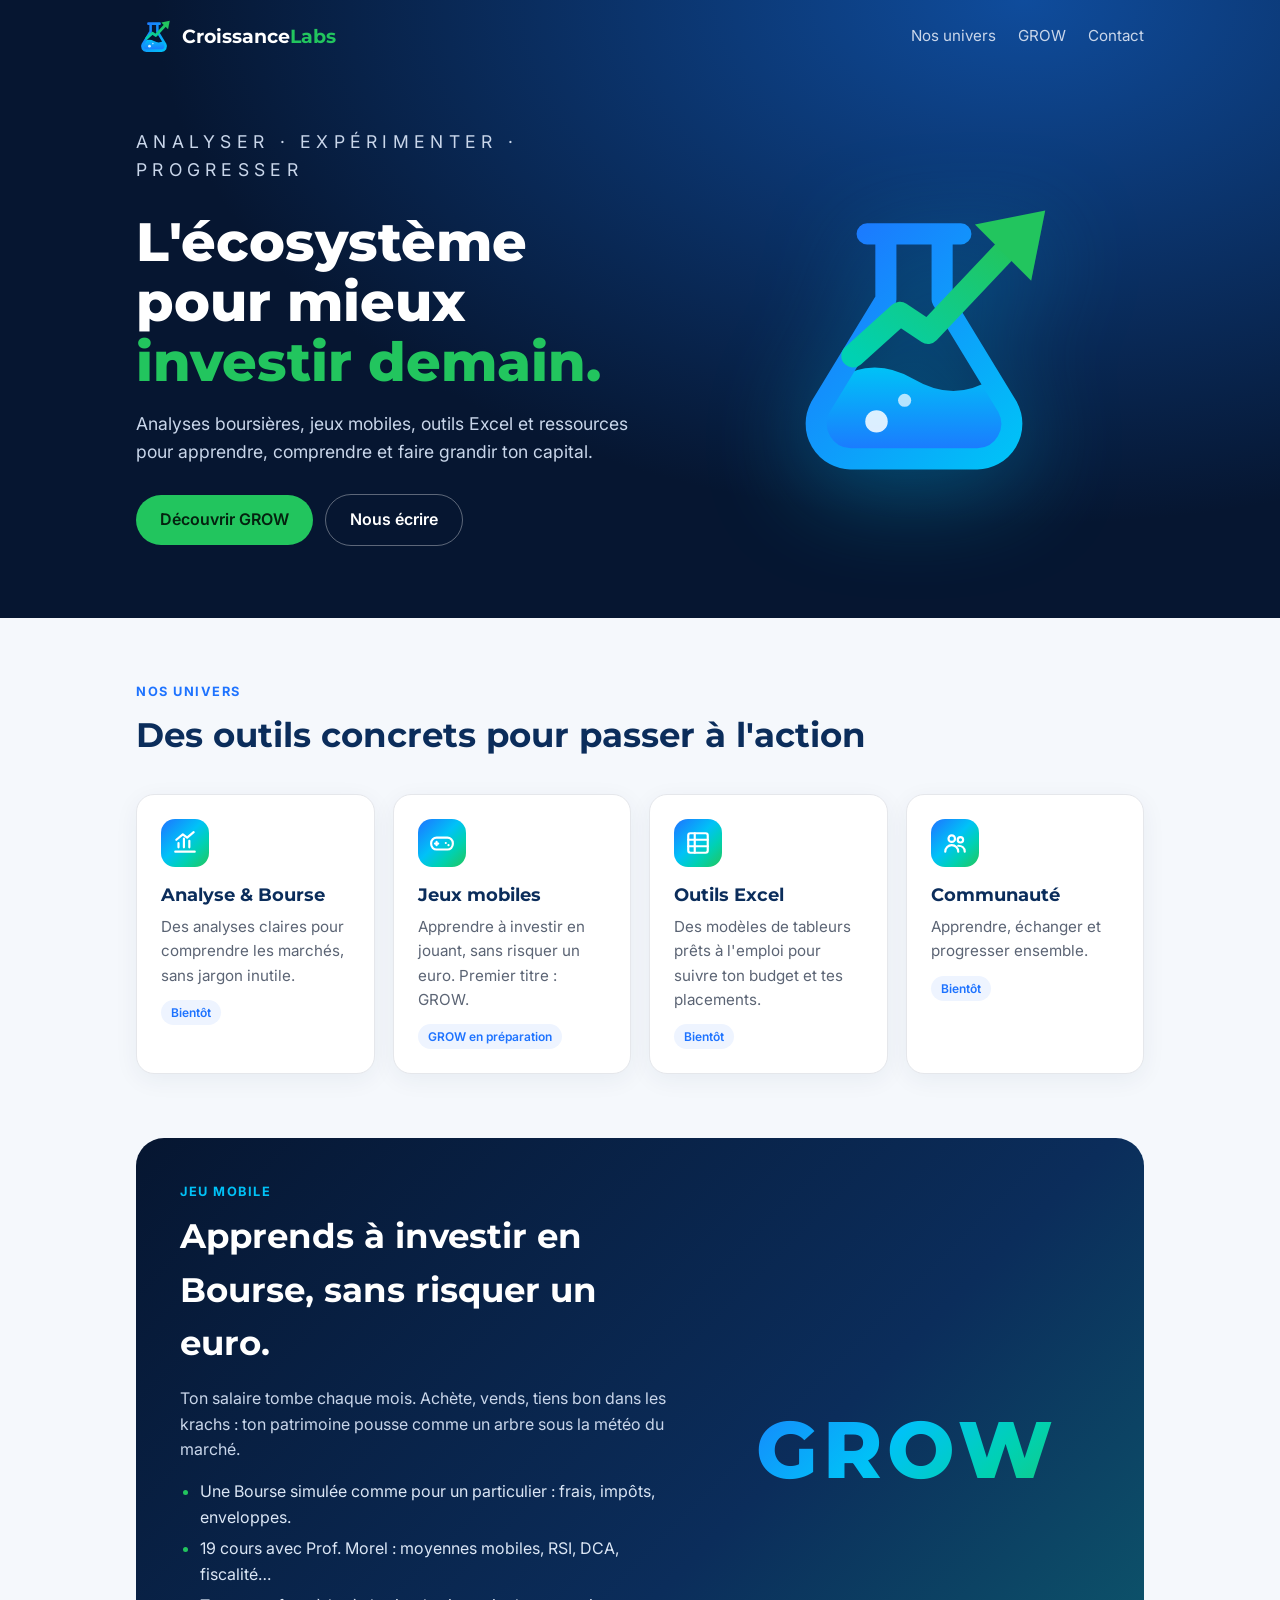
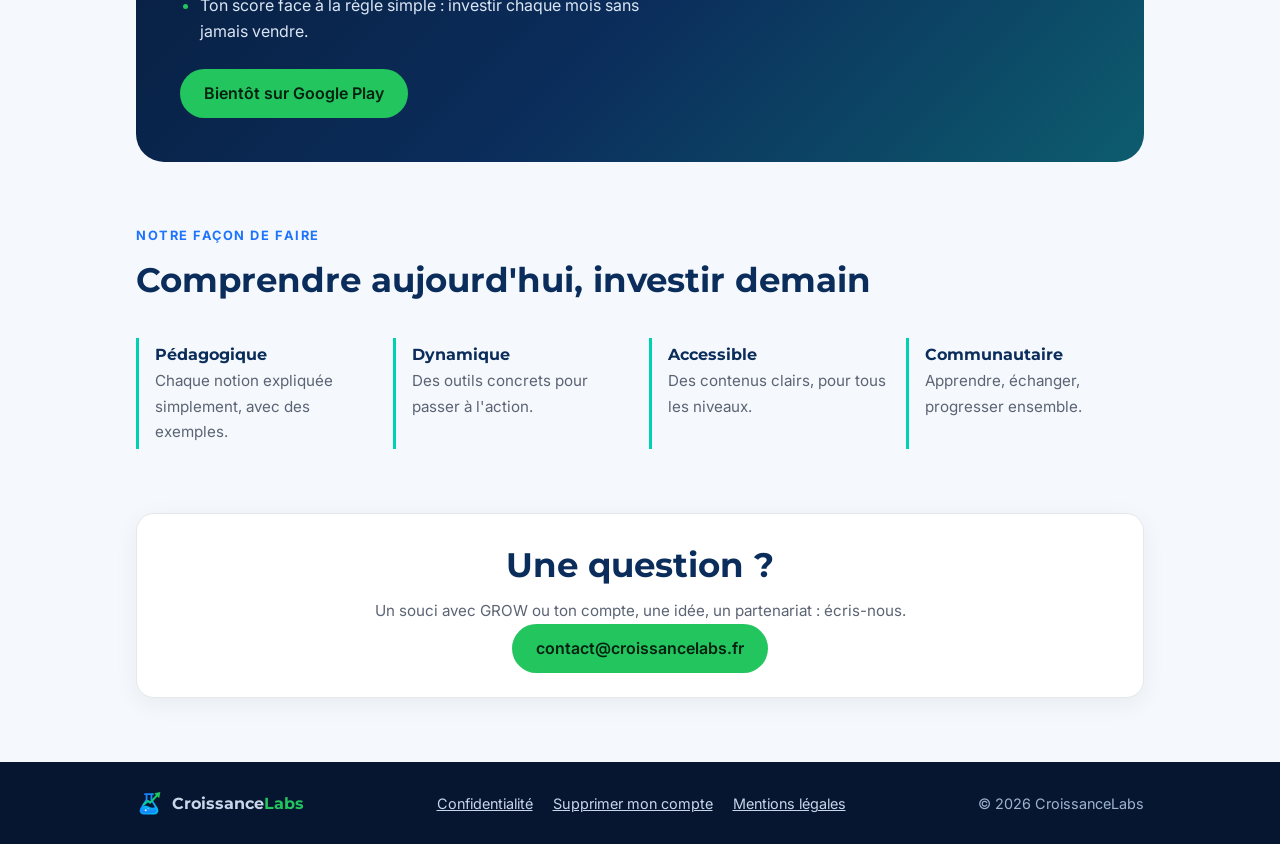
==== index.html @ b53bdfce "Site CroissanceLabs : accueil, confidentialité, suppression de compte, mentions légales Co-Authored-" ====
<!DOCTYPE html>
<html lang="fr">
<head>
  <meta charset="utf-8">
  <meta name="viewport" content="width=device-width, initial-scale=1">
  <title>CroissanceLabs — l'écosystème pour mieux investir demain</title>
  <meta name="description" content="CroissanceLabs : analyses boursières, jeux mobiles éducatifs comme GROW et outils Excel pour comprendre la Bourse et faire grandir ton capital.">
  <link rel="icon" href="logo.svg" type="image/svg+xml">
  <link rel="preconnect" href="https://fonts.googleapis.com">
  <link rel="preconnect" href="https://fonts.gstatic.com" crossorigin>
  <link href="https://fonts.googleapis.com/css2?family=Inter:wght@400;600&family=Montserrat:wght@700;800&display=swap" rel="stylesheet">
  <link rel="stylesheet" href="style.css">
</head>
<body>
  <div class="bandeau">
    <div class="page">
      <header class="site">
        <a class="marque" href="./"><img src="logo.svg" alt=""><b>Croissance<span>Labs</span></b></a>
        <nav>
          <a href="#univers">Nos univers</a>
          <a href="#grow">GROW</a>
          <a href="#contact">Contact</a>
        </nav>
      </header>

      <section class="hero">
        <div>
          <p class="devise">Analyser · Expérimenter · Progresser</p>
          <h1>L'écosystème pour mieux <em>investir demain.</em></h1>
          <p>Analyses boursières, jeux mobiles, outils Excel et ressources pour apprendre,
            comprendre et faire grandir ton capital.</p>
          <a class="bouton" href="#grow">Découvrir GROW</a>
          <a class="bouton fantome" href="#contact">Nous écrire</a>
        </div>
        <div class="visuel"><img src="logo.svg" alt="Logo CroissanceLabs"></div>
      </section>
    </div>
  </div>

  <main>
    <section class="bloc" id="univers">
      <div class="page">
        <p class="surtitre">Nos univers</p>
        <h2>Des outils concrets pour passer à l'action</h2>
        <div class="grille">
          <div class="carte">
            <div class="pastille"><svg viewBox="0 0 24 24" fill="none" stroke="currentColor" stroke-width="2" stroke-linecap="round" stroke-linejoin="round"><path d="M3 20h18M6 16v-4M11 16V8M16 16v-6M4 9l6-5 4 3 6-5"/></svg></div>
            <h3>Analyse &amp; Bourse</h3>
            <p>Des analyses claires pour comprendre les marchés, sans jargon inutile.</p>
            <span class="etiquette">Bientôt</span>
          </div>
          <div class="carte">
            <div class="pastille"><svg viewBox="0 0 24 24" fill="none" stroke="currentColor" stroke-width="2" stroke-linecap="round" stroke-linejoin="round"><rect x="2" y="7" width="20" height="11" rx="5"/><path d="M7 11v3M5.5 12.5h3M15.5 12h.01M18 14h.01"/></svg></div>
            <h3>Jeux mobiles</h3>
            <p>Apprendre à investir en jouant, sans risquer un euro. Premier titre : GROW.</p>
            <span class="etiquette">GROW en préparation</span>
          </div>
          <div class="carte">
            <div class="pastille"><svg viewBox="0 0 24 24" fill="none" stroke="currentColor" stroke-width="2" stroke-linecap="round" stroke-linejoin="round"><rect x="3" y="3" width="18" height="18" rx="2"/><path d="M3 9h18M3 15h18M9 3v18"/></svg></div>
            <h3>Outils Excel</h3>
            <p>Des modèles de tableurs prêts à l'emploi pour suivre ton budget et tes placements.</p>
            <span class="etiquette">Bientôt</span>
          </div>
          <div class="carte">
            <div class="pastille"><svg viewBox="0 0 24 24" fill="none" stroke="currentColor" stroke-width="2" stroke-linecap="round" stroke-linejoin="round"><circle cx="9" cy="8" r="3"/><circle cx="17" cy="9" r="2.5"/><path d="M3 20c0-3.3 2.7-6 6-6s6 2.7 6 6M15 14.5c3 0 6 1.8 6 5.5"/></svg></div>
            <h3>Communauté</h3>
            <p>Apprendre, échanger et progresser ensemble.</p>
            <span class="etiquette">Bientôt</span>
          </div>
        </div>
      </div>
    </section>

    <section class="bloc" id="grow" style="padding-top:0">
      <div class="page">
        <div class="grow">
          <div>
            <p class="surtitre" style="color:var(--bleu-clair)">Jeu mobile</p>
            <h2>Apprends à investir en Bourse, sans risquer un euro.</h2>
            <p>Ton salaire tombe chaque mois. Achète, vends, tiens bon dans les krachs :
              ton patrimoine pousse comme un arbre sous la météo du marché.</p>
            <ul>
              <li>Une Bourse simulée comme pour un particulier : frais, impôts, enveloppes.</li>
              <li>19 cours avec Prof. Morel : moyennes mobiles, RSI, DCA, fiscalité…</li>
              <li>Ton score face à la règle simple : investir chaque mois sans jamais vendre.</li>
            </ul>
            <span class="bouton" style="cursor:default">Bientôt sur Google Play</span>
          </div>
          <p class="logo-grow">GROW</p>
        </div>
      </div>
    </section>

    <section class="bloc" style="padding-top:0">
      <div class="page">
        <p class="surtitre">Notre façon de faire</p>
        <h2>Comprendre aujourd'hui, investir demain</h2>
        <div class="valeurs">
          <div><strong>Pédagogique</strong><span>Chaque notion expliquée simplement, avec des exemples.</span></div>
          <div><strong>Dynamique</strong><span>Des outils concrets pour passer à l'action.</span></div>
          <div><strong>Accessible</strong><span>Des contenus clairs, pour tous les niveaux.</span></div>
          <div><strong>Communautaire</strong><span>Apprendre, échanger, progresser ensemble.</span></div>
        </div>
      </div>
    </section>

    <section class="bloc contact" id="contact" style="padding-top:0">
      <div class="page">
        <div class="carte">
          <h2 style="margin-bottom:8px">Une question ?</h2>
          <p>Un souci avec GROW ou ton compte, une idée, un partenariat : écris-nous.</p>
          <a class="bouton" href="mailto:contact@croissancelabs.fr">contact@croissancelabs.fr</a>
        </div>
      </div>
    </section>
  </main>

  <footer class="site">
    <div class="page">
      <a class="marque" href="./"><img src="logo.svg" alt=""><b>Croissance<span>Labs</span></b></a>
      <div>
        <a href="confidentialite.html">Confidentialité</a>
        <a href="suppression-compte.html">Supprimer mon compte</a>
        <a href="mentions-legales.html">Mentions légales</a>
      </div>
      <span>© 2026 CroissanceLabs</span>
    </div>
  </footer>
</body>
</html>
---- style.css ----
/* Site CroissanceLabs — charte graphique CroissanceLabs (palette, Montserrat + Inter). */
:root {
  --marine: #0B2D5B;
  --nuit: #061631;
  --bleu: #1E73FF;
  --bleu-clair: #00C2F7;
  --turquoise: #00D1B2;
  --vert: #22C55E;
  --violet: #6366F1;
  --orange: #F59E0B;
  --gris-fonce: #1F2937;
  --gris-clair: #E5E7EB;
  --fond-clair: #F5F8FC;
  --texte-doux: #5B6474;
  --degrade: linear-gradient(135deg, var(--bleu), var(--bleu-clair) 45%, var(--turquoise) 70%, var(--vert));
}

* { box-sizing: border-box; }

body {
  margin: 0;
  background: var(--fond-clair);
  color: var(--gris-fonce);
  font-family: "Inter", system-ui, -apple-system, "Segoe UI", Roboto, sans-serif;
  line-height: 1.6;
}

h1, h2, h3, .marque { font-family: "Montserrat", "Inter", system-ui, sans-serif; }

a { color: var(--bleu); }

.page { max-width: 1040px; margin: 0 auto; padding: 0 16px; }

/* ---------- En-tête ---------- */
.bandeau { background: radial-gradient(ellipse at 80% 0%, #0f4c9c 0%, var(--nuit) 60%); color: #fff; }

header.site {
  display: flex; align-items: center; justify-content: space-between; gap: 16px;
  padding: 18px 0;
}
.marque { display: flex; align-items: center; gap: 10px; color: #fff; text-decoration: none; font-weight: 800; font-size: 1.2rem; }
.marque img { width: 36px; height: 36px; }
.marque span { color: var(--vert); }
header.site nav a { color: #c9d6ea; text-decoration: none; margin-left: 18px; font-size: .95rem; }
header.site nav a:hover { color: #fff; }

/* ---------- Héros ---------- */
.hero { display: grid; grid-template-columns: 1.1fr 1fr; gap: 40px; align-items: center; padding: 56px 0 72px; }
.hero h1 { font-size: clamp(2.2rem, 5.5vw, 3.4rem); line-height: 1.1; margin: 0 0 18px; font-weight: 800; }
.hero h1 em { font-style: normal; color: var(--vert); }
.hero p { color: #c9d6ea; font-size: 1.1rem; margin: 0 0 28px; max-width: 520px; }
.devise { letter-spacing: .3em; font-size: .78rem; color: #9fb3d1; text-transform: uppercase; }
.hero .visuel { display: flex; justify-content: center; }
.hero .visuel img { width: min(300px, 70vw); filter: drop-shadow(0 20px 50px rgba(0, 194, 247, .35)); }

.bouton {
  display: inline-block; padding: 12px 24px; border-radius: 999px; font-weight: 600;
  background: var(--vert); color: #04220f; text-decoration: none;
}
.bouton:hover { filter: brightness(1.08); }
.bouton.fantome { background: transparent; color: #fff; border: 1px solid rgba(255,255,255,.35); margin-left: 8px; }

/* ---------- Sections claires ---------- */
section.bloc { padding: 64px 0; }
.surtitre { color: var(--bleu); font-weight: 700; letter-spacing: .12em; text-transform: uppercase; font-size: .8rem; margin: 0 0 6px; }
section.bloc h2 { font-size: clamp(1.6rem, 3.5vw, 2.1rem); color: var(--marine); margin: 0 0 32px; }

.grille { display: grid; grid-template-columns: repeat(auto-fit, minmax(220px, 1fr)); gap: 18px; }
.carte {
  background: #fff; border: 1px solid var(--gris-clair); border-radius: 18px; padding: 24px;
  box-shadow: 0 6px 24px rgba(11, 45, 91, .06);
}
.carte .pastille {
  width: 48px; height: 48px; border-radius: 14px; display: grid; place-items: center;
  background: var(--degrade); color: #fff; margin-bottom: 14px;
}
.carte .pastille svg { width: 26px; height: 26px; }
.carte h3 { margin: 0 0 6px; color: var(--marine); font-size: 1.1rem; }
.carte p { margin: 0; color: var(--texte-doux); font-size: .95rem; }
.etiquette { display: inline-block; margin-top: 12px; font-size: .75rem; font-weight: 600; padding: 3px 10px; border-radius: 999px; background: #EEF4FF; color: var(--bleu); }

/* ---------- Mise en avant GROW ---------- */
.grow {
  background: linear-gradient(135deg, var(--nuit), var(--marine) 60%, #0d5c6e);
  color: #fff; border-radius: 28px; padding: 44px; display: grid; grid-template-columns: 1.3fr 1fr; gap: 32px; align-items: center;
}
.grow h2 { color: #fff !important; margin-bottom: 12px !important; }
.grow .logo-grow {
  font-family: "Montserrat", sans-serif; font-weight: 800; font-size: clamp(3rem, 9vw, 5rem); letter-spacing: .06em; margin: 0; text-align: center;
  background: var(--degrade); -webkit-background-clip: text; background-clip: text; color: transparent;
}
.grow p { color: #c9d6ea; }
.grow ul { padding-left: 20px; color: #dbe6f5; margin: 0 0 24px; }
.grow li { margin-bottom: 6px; }
.grow li::marker { color: var(--vert); }

/* ---------- Ton ---------- */
.valeurs { display: grid; grid-template-columns: repeat(auto-fit, minmax(200px, 1fr)); gap: 18px; }
.valeurs div { border-left: 3px solid var(--turquoise); padding: 4px 0 4px 16px; }
.valeurs strong { display: block; color: var(--marine); font-family: "Montserrat", sans-serif; }
.valeurs span { color: var(--texte-doux); font-size: .95rem; }

/* ---------- Contact ---------- */
.contact { text-align: center; }
.contact p { color: var(--texte-doux); }

/* ---------- Pages de texte ---------- */
main.texte { max-width: 760px; margin: 0 auto; padding: 48px 16px 64px; }
main.texte h1 { font-size: 2rem; color: var(--marine); margin: 0 0 4px; }
main.texte .maj { color: var(--texte-doux); margin: 0 0 32px; }
main.texte h2 { font-size: 1.2rem; color: var(--bleu); margin: 32px 0 8px; }
main.texte li { margin-bottom: 6px; }
.encadre { background: #fff; border-left: 4px solid var(--turquoise); border-radius: 10px; padding: 14px 18px; margin: 20px 0; }

/* ---------- Pied de page ---------- */
footer.site { background: var(--nuit); color: #9fb3d1; padding: 28px 0; font-size: .9rem; }
footer.site .page { display: flex; flex-wrap: wrap; gap: 12px 24px; align-items: center; justify-content: space-between; }
footer.site a { color: #c9d6ea; margin-right: 16px; }
footer.site .marque { font-size: 1rem; }
footer.site .marque img { width: 26px; height: 26px; }

@media (max-width: 760px) {
  .hero, .grow { grid-template-columns: 1fr; }
  .hero { padding-top: 32px; text-align: center; }
  .hero p { margin-left: auto; margin-right: auto; }
  .hero .visuel { order: -1; }
  .hero .visuel img { width: 140px; }
  .grow { padding: 28px; }
  header.site nav a:first-child { display: none; }
  .bouton.fantome { margin: 10px 0 0; }
}
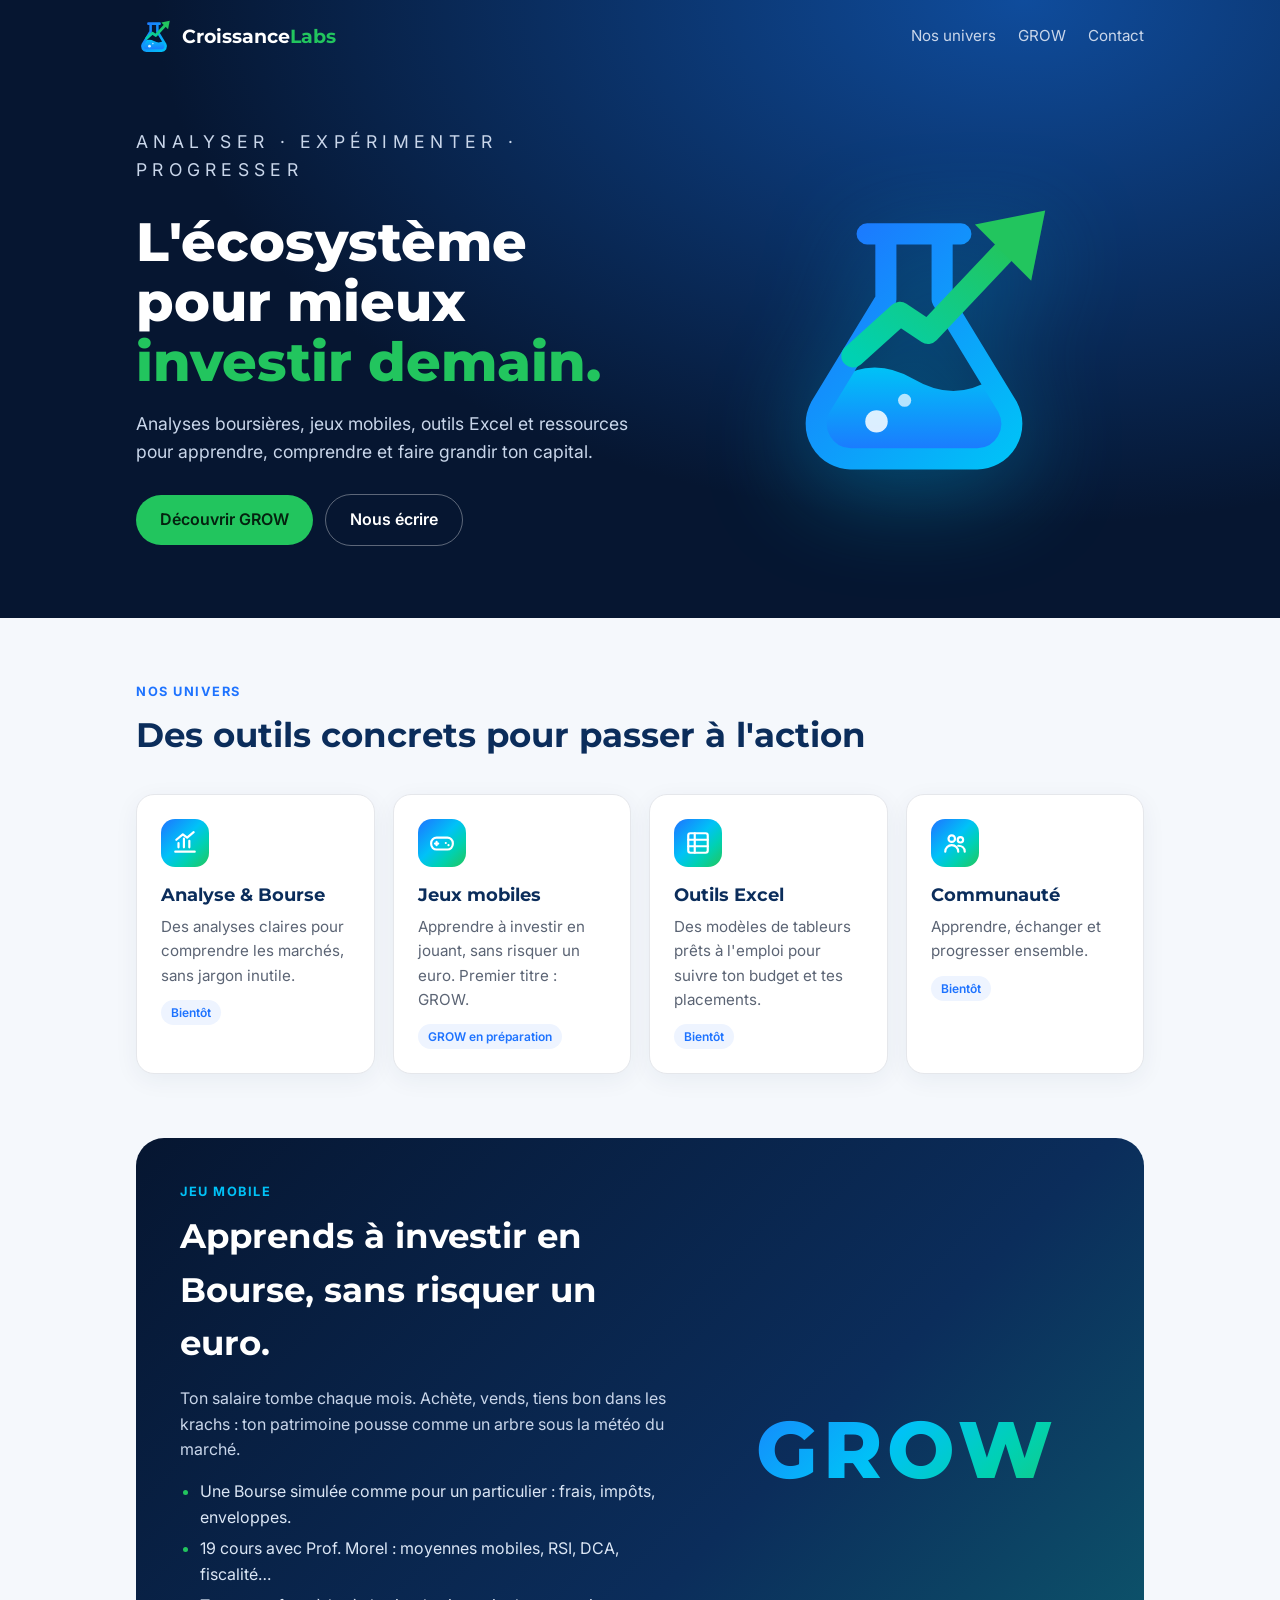
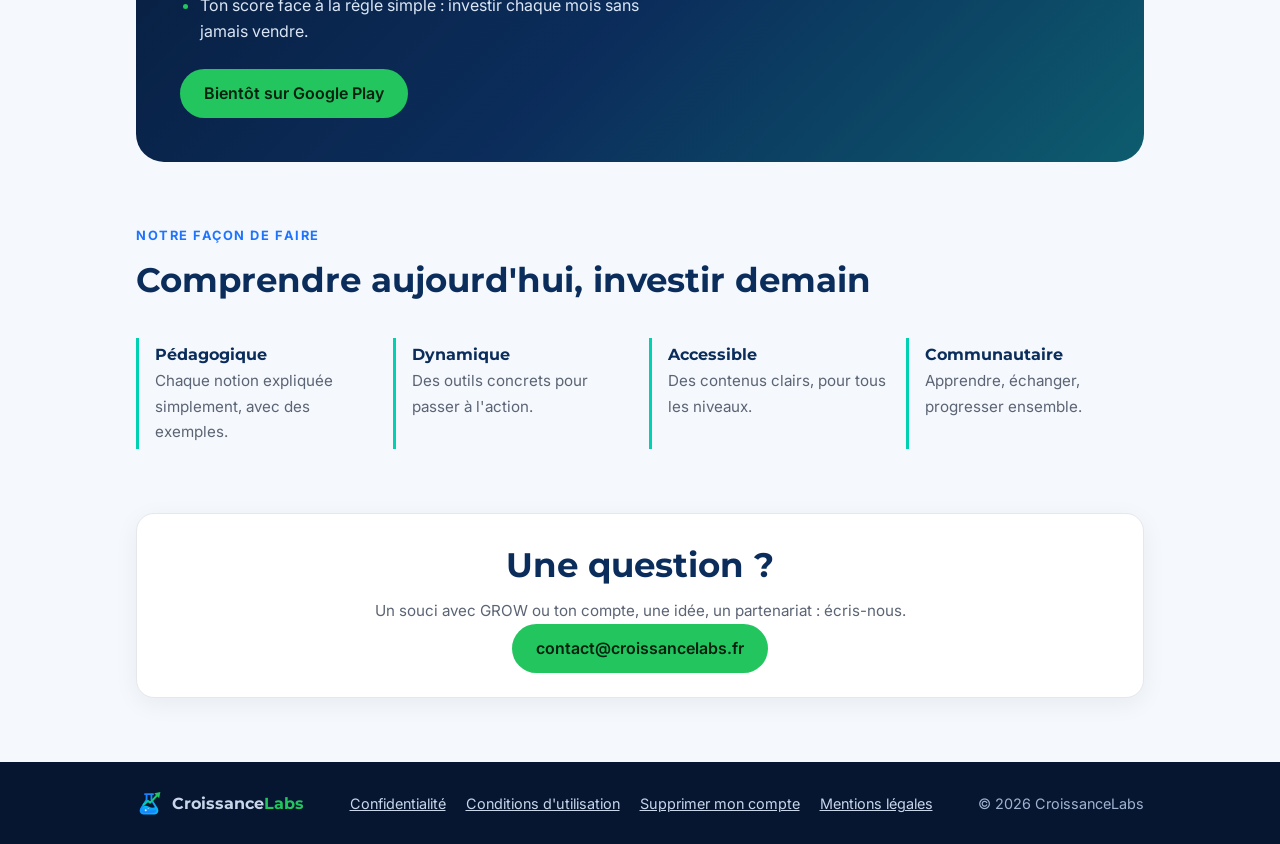
==== commit cc7963dc: "Conditions d'utilisation, comptes à pseudo et mot de passe - conditions.html : conditions d'utilisat" ====
--- a/index.html
+++ b/index.html
@@ -120,6 +120,7 @@
       <a class="marque" href="./"><img src="logo.svg" alt=""><b>Croissance<span>Labs</span></b></a>
       <div>
         <a href="confidentialite.html">Confidentialité</a>
+        <a href="conditions.html">Conditions d'utilisation</a>
         <a href="suppression-compte.html">Supprimer mon compte</a>
         <a href="mentions-legales.html">Mentions légales</a>
       </div>
